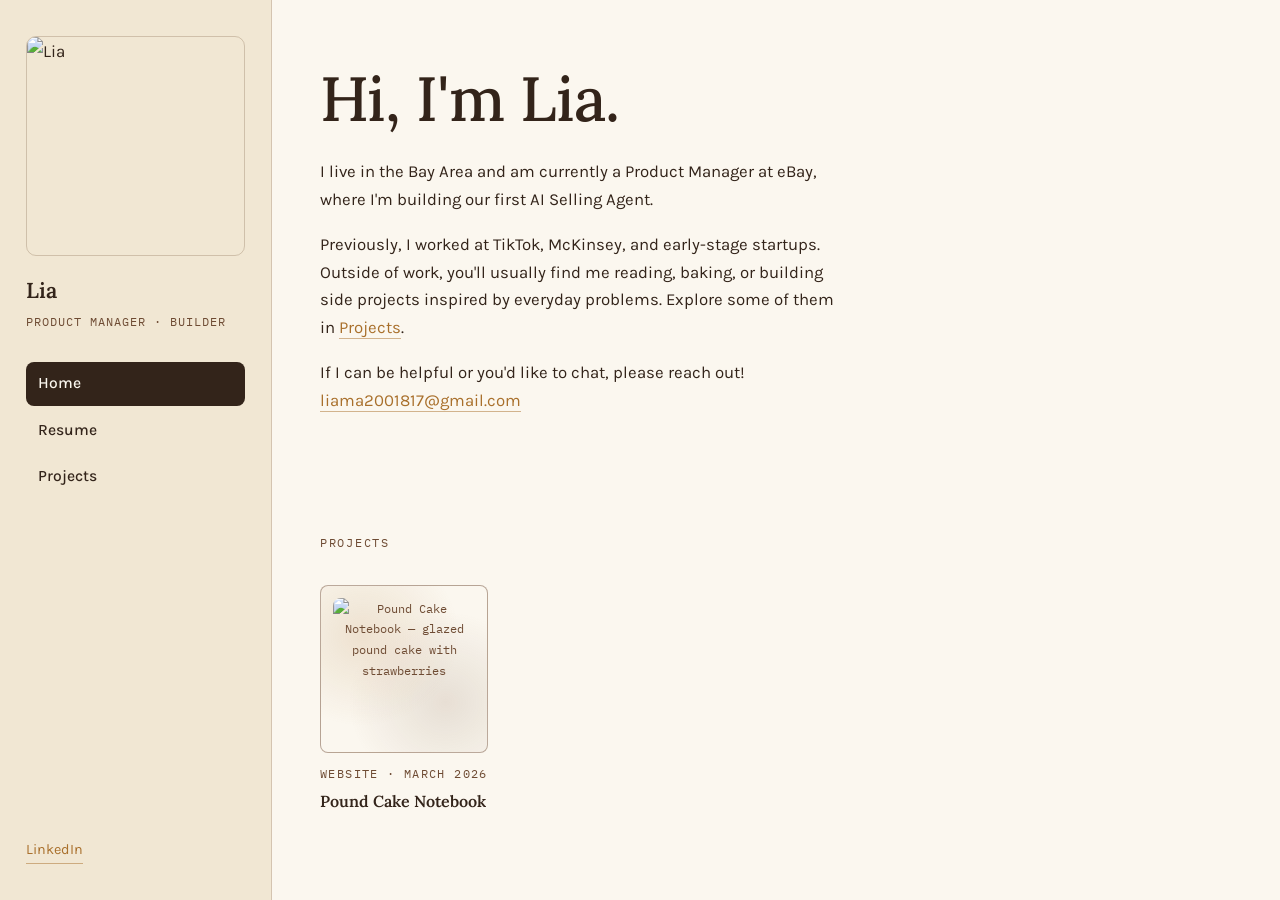
==== index.html @ 02648bd3 "Add files via upload" ====
<!DOCTYPE html>
<html lang="en">
<head>
  <meta charset="UTF-8" />
  <meta name="viewport" content="width=device-width, initial-scale=1.0" />
  <title>Lia — Builder · Product Manager</title>
  <meta name="description" content="Product manager at eBay working on agentic selling. Daily baker. Builder. This site is the paper trail." />
  <link rel="preconnect" href="https://fonts.googleapis.com" />
  <link rel="preconnect" href="https://fonts.gstatic.com" crossorigin />
  <link href="https://fonts.googleapis.com/css2?family=Lora:ital,wght@0,400;0,500;0,600;1,400&family=Karla:wght@400;500;700&family=IBM+Plex+Mono:wght@400;500&display=swap" rel="stylesheet" />
  <link rel="stylesheet" href="styles.css" />
</head>
<body>

  <aside class="sidebar">
    <img class="photo" src="images/lia.jpg" alt="Lia" />
    <a class="wordmark" href="index.html">Lia</a>
    <p class="role-line">Product Manager · Builder</p>
    <nav class="side-nav" aria-label="Main">
      <a href="index.html" aria-current="page">Home</a>
      <a href="resume.html">Resume</a>
      <a href="index.html#work">Projects</a>
    </nav>
    <div class="side-contact">
      <a href="https://www.linkedin.com/in/lia-ma-147604194/" target="_blank" rel="noopener">LinkedIn</a>
    </div>
  </aside>

  <main>
    <section class="hero">
      <h1>Hi, I'm Lia.</h1>
      <p class="lede">
        I live in the Bay Area and am currently a Product Manager at eBay,
        where I'm building our first AI Selling Agent.
      </p>
      <p class="reach-out">
        Previously, I worked at TikTok, McKinsey, and early-stage startups.
        Outside of work, you'll usually find me reading, baking, or building
        side projects inspired by everyday problems. Explore some of them
        in <a href="#work">Projects</a>.
      </p>
      <p class="reach-out">
        If I can be helpful or you'd like to chat, please reach out!
        <a href="mailto:liama2001817@gmail.com">liama2001817@gmail.com</a>
      </p>
    </section>

    <section id="work" class="reveal">
      <p class="section-label">Projects</p>
      <div class="cards">

        <a class="recipe-card" href="https://joyful-lebkuchen-63d175.netlify.app/" target="_blank" rel="noopener">
          <div class="card-thumb"><img src="https://joyful-lebkuchen-63d175.netlify.app/pound-cake-hero.jpg" alt="Pound Cake Notebook — glazed pound cake with strawberries" /></div>
          <p class="card-category">Website · March 2026</p>
          <h3>Pound Cake Notebook</h3>
        </a>

      </div>
    </section>

  </main>

  <script src="script.js"></script>
</body>
</html>
---- styles.css ----
/* ============================================================
   Lia — personal site (v2: sidebar structure, warm identity)
   Palette: warm paper, butter, cocoa, dark-chocolate ink, caramel
   Rule: caramel = clickable. Nothing else gets the accent.
   Type: Lora (display) · Karla (body) · IBM Plex Mono (labels)
   Signature: recipe-card project framing
   ============================================================ */

:root {
  --paper: #FBF7EF;
  --butter: #F1E7D3;
  --cocoa: #6E4B33;
  --ink: #33241A;
  --caramel: #A9702C;

  --font-display: "Lora", Georgia, serif;
  --font-body: "Karla", "Helvetica Neue", sans-serif;
  --font-mono: "IBM Plex Mono", ui-monospace, monospace;

  --measure: 62ch;
  --pad: clamp(1.25rem, 4vw, 3rem);
  --sidebar-w: 17rem;
}

* { box-sizing: border-box; }

html { scroll-behavior: smooth; }

body {
  margin: 0;
  background: var(--paper);
  color: var(--ink);
  font-family: var(--font-body);
  font-size: 1.0625rem;
  line-height: 1.65;
  -webkit-font-smoothing: antialiased;
  display: grid;
  grid-template-columns: var(--sidebar-w) minmax(0, 1fr);
  min-height: 100vh;
}

/* ---------- sidebar ---------- */

.sidebar {
  background: var(--butter);
  border-right: 1px solid rgba(110, 75, 51, 0.22);
  padding: 2.25rem 1.6rem;
  position: sticky;
  top: 0;
  height: 100vh;
  display: flex;
  flex-direction: column;
  gap: 1.4rem;
}

.sidebar .photo {
  width: 100%;
  aspect-ratio: 1 / 1;
  border-radius: 10px;
  border: 1px solid rgba(110, 75, 51, 0.25);
  object-fit: cover;
  display: block;
}

.photo-placeholder {
  width: 100%;
  aspect-ratio: 1 / 1;
  border-radius: 10px;
  border: 1px dashed rgba(110, 75, 51, 0.45);
  background:
    radial-gradient(ellipse at 30% 25%, rgba(169, 112, 44, 0.16), transparent 55%),
    radial-gradient(ellipse at 70% 75%, rgba(110, 75, 51, 0.14), transparent 55%),
    var(--paper);
  display: grid;
  place-items: center;
  font-family: var(--font-mono);
  font-size: 0.75rem;
  color: var(--cocoa);
  text-align: center;
  padding: 0.75rem;
}

.sidebar .wordmark {
  font-family: var(--font-display);
  font-weight: 600;
  font-size: 1.35rem;
  color: var(--ink);
  text-decoration: none;
  line-height: 1.2;
}

.sidebar .role-line {
  font-family: var(--font-mono);
  font-size: 0.72rem;
  text-transform: uppercase;
  letter-spacing: 0.09em;
  color: var(--cocoa);
  margin: -0.9rem 0 0;
  line-height: 1.7;
}

.side-nav {
  display: flex;
  flex-direction: column;
  gap: 0.2rem;
  margin-top: 0.5rem;
}

.side-nav a {
  font-family: var(--font-body);
  font-weight: 500;
  font-size: 0.98rem;
  color: var(--ink);
  text-decoration: none;
  padding: 0.55rem 0.8rem;
  border-radius: 8px;
}

.side-nav a:hover { background: rgba(110, 75, 51, 0.10); }

.side-nav a[aria-current="page"],
.side-nav a.active {
  background: var(--ink);
  color: var(--paper);
}

.sidebar .side-contact {
  margin-top: auto;
  font-size: 0.9rem;
  display: flex;
  flex-direction: column;
  gap: 0.4rem;
}

/* ---------- links: the accent rule ---------- */

a { color: var(--caramel); }

main a:not(.recipe-card):not(.card-cta) {
  color: var(--caramel);
  text-decoration: none;
  border-bottom: 1px solid rgba(169, 112, 44, 0.5);
  padding-bottom: 1px;
}

main a:not(.recipe-card):hover { border-bottom-color: var(--caramel); }

.side-contact a {
  color: var(--caramel);
  text-decoration: none;
  border-bottom: 1px solid rgba(169, 112, 44, 0.5);
  align-self: flex-start;
  padding-bottom: 1px;
}

a:focus-visible {
  outline: 2px solid var(--caramel);
  outline-offset: 3px;
  border-radius: 2px;
}

/* ---------- main column ---------- */

main { min-width: 0; }

.hero {
  padding: clamp(2.5rem, 5vw, 4rem) var(--pad) clamp(1.5rem, 3vw, 2.25rem);
  max-width: 56rem;
}

.eyebrow {
  font-family: var(--font-mono);
  font-size: 0.78rem;
  text-transform: uppercase;
  letter-spacing: 0.14em;
  color: var(--cocoa);
  margin: 0 0 1.25rem;
}

h1 {
  font-family: var(--font-display);
  font-weight: 500;
  font-size: clamp(2rem, 4.5vw, 3.3rem);
  line-height: 1.12;
  margin: 0 0 1.5rem;
  letter-spacing: -0.01em;
}

h1 em { font-style: italic; color: var(--cocoa); }

.hero h1 { font-size: clamp(2.4rem, 5vw, 3.9rem); }

.hero .lede,
.hero .reach-out {
  font-size: 1.05rem;
  color: var(--ink);
  max-width: 52ch;
  margin: 0 0 1.1rem;
}

/* ---------- sections ---------- */

section { padding: clamp(2.25rem, 5vw, 4rem) var(--pad); }

.section-label {
  font-family: var(--font-mono);
  font-size: 0.78rem;
  text-transform: uppercase;
  letter-spacing: 0.14em;
  color: var(--cocoa);
  margin: 0 0 2rem;
  display: flex;
  align-items: center;
  gap: 0.9rem;
}

h2 {
  font-family: var(--font-display);
  font-weight: 500;
  font-size: clamp(1.5rem, 3vw, 2.1rem);
  line-height: 1.2;
  margin: 0 0 1rem;
}

h3 {
  font-family: var(--font-display);
  font-weight: 600;
  font-size: 1.25rem;
  margin: 2.25rem 0 0.6rem;
}

p, li { max-width: var(--measure); }

.about p { font-size: 1.08rem; }

/* ---------- recipe cards (signature) ---------- */

.cards {
  display: grid;
  grid-template-columns: repeat(auto-fill, 10.5rem);
  gap: 1.5rem;
  max-width: 68rem;
}

.recipe-card {
  display: block;
  text-decoration: none;
  color: inherit;
  transition: transform 180ms ease;
}

.recipe-card:hover,
.recipe-card:focus-visible {
  transform: translateY(-3px);
}

.card-thumb {
  aspect-ratio: 1 / 1;
  border-radius: 8px;
  border: 1px dashed rgba(110, 75, 51, 0.45);
  background:
    radial-gradient(ellipse at 25% 30%, rgba(169, 112, 44, 0.16), transparent 55%),
    radial-gradient(ellipse at 75% 70%, rgba(110, 75, 51, 0.14), transparent 55%),
    var(--paper);
  display: grid;
  place-items: center;
  font-family: var(--font-mono);
  font-size: 0.78rem;
  color: var(--cocoa);
  text-align: center;
  padding: 0.75rem;
  margin-bottom: 0.7rem;
  border-style: solid;
}

.card-thumb img {
  width: 100%;
  height: 100%;
  object-fit: cover;
  border-radius: 8px;
  display: block;
}

.card-category {
  font-family: var(--font-mono);
  font-size: 0.72rem;
  text-transform: uppercase;
  letter-spacing: 0.12em;
  color: var(--cocoa);
  margin: 0 0 0.3rem;
}

.section-sub {
  color: var(--cocoa);
  font-size: 1.02rem;
  margin: -1.25rem 0 2rem;
  max-width: 52ch;
}

.recipe-card h3 { margin: 0; font-size: 1rem; }

.recipe-meta {
  border-top: 1px dashed rgba(110, 75, 51, 0.4);
  padding-top: 1rem;
  display: grid;
  gap: 0.35rem;
  font-family: var(--font-mono);
  font-size: 0.78rem;
  color: var(--cocoa);
}

.recipe-meta span b {
  font-weight: 500;
  color: var(--ink);
  text-transform: uppercase;
  letter-spacing: 0.08em;
  margin-right: 0.4rem;
}

.card-cta {
  display: inline-block;
  margin-top: 1.2rem;
  font-family: var(--font-mono);
  font-size: 0.8rem;
  text-transform: uppercase;
  letter-spacing: 0.08em;
  color: var(--caramel);
  border-bottom: 1px solid var(--caramel);
  padding-bottom: 2px;
}

/* ---------- case study layout ---------- */

.case-hero {
  padding: clamp(3rem, 7vw, 5.5rem) var(--pad) clamp(1.75rem, 4vw, 2.5rem);
}

.case-layout {
  padding: 0 var(--pad) clamp(3rem, 6vw, 4.5rem);
  max-width: 52rem;
}

.recipe-aside {
  align-self: start;
  position: sticky;
  top: 1.5rem;
  background: var(--butter);
  border: 1px solid rgba(110, 75, 51, 0.25);
  border-radius: 10px;
  padding: 1.5rem;
}

.recipe-aside h4 {
  font-family: var(--font-display);
  font-size: 1.05rem;
  margin: 0 0 1rem;
}

.recipe-aside dl { margin: 0; font-size: 0.9rem; }

.recipe-aside dt {
  font-family: var(--font-mono);
  font-size: 0.72rem;
  text-transform: uppercase;
  letter-spacing: 0.1em;
  color: var(--cocoa);
  margin-top: 1rem;
}

.recipe-aside dt:first-child { margin-top: 0; }

.recipe-aside dd { margin: 0.25rem 0 0; color: var(--ink); }

.back-link {
  display: inline-block;
  font-family: var(--font-mono);
  font-size: 0.8rem;
  text-transform: uppercase;
  letter-spacing: 0.08em;
  margin-bottom: 1.5rem;
}

/* ---------- resume (compact, scannable) ---------- */

.resume-hero { padding-bottom: 0.25rem; }
.resume-hero .lede { margin: 0; }

.resume-section {
  max-width: 46rem;
  padding-top: 1.9rem;
  padding-bottom: 0.9rem;
}

.resume-title {
  font-family: var(--font-display);
  font-weight: 500;
  font-size: clamp(1.35rem, 2.2vw, 1.7rem);
  margin: 0 0 1.4rem;
}

.resume-entry { margin: 0 0 1.35rem; }

.resume-entry h3 {
  font-family: var(--font-body);
  font-weight: 700;
  font-size: 1rem;
  margin: 0 0 0.15rem;
}

.resume-entry .entry-meta {
  font-family: var(--font-mono);
  font-size: 0.76rem;
  color: var(--cocoa);
  margin: 0 0 0.2rem;
}

.resume-entry .entry-note {
  margin: 0;
  color: var(--ink);
  font-size: 0.88rem;
}

/* ---------- images / placeholders ---------- */

figure { margin: 2.25rem 0; max-width: 100%; }

figure img {
  width: 100%;
  border-radius: 8px;
  border: 1px solid rgba(110, 75, 51, 0.2);
  display: block;
}

figcaption {
  font-family: var(--font-mono);
  font-size: 0.75rem;
  color: var(--cocoa);
  margin-top: 0.6rem;
}

.img-placeholder {
  aspect-ratio: 16 / 9;
  border-radius: 8px;
  border: 1px dashed rgba(110, 75, 51, 0.45);
  background:
    radial-gradient(ellipse at 25% 30%, rgba(169, 112, 44, 0.16), transparent 55%),
    radial-gradient(ellipse at 75% 70%, rgba(110, 75, 51, 0.14), transparent 55%),
    var(--butter);
  display: grid;
  place-items: center;
  font-family: var(--font-mono);
  font-size: 0.8rem;
  color: var(--cocoa);
  text-align: center;
  padding: 1rem;
}

/* ---------- writing / footer ---------- */

.writing-note {
  background: var(--butter);
  border-left: 3px solid var(--cocoa);
  padding: 1.4rem 1.6rem;
  border-radius: 0 8px 8px 0;
  max-width: 46rem;
}

.writing-note p { margin: 0 0 0.75rem; }
.writing-note p:last-child { margin: 0; }

.site-footer {
  border-top: 1px solid rgba(51, 36, 26, 0.12);
  padding: 2rem var(--pad) 2.5rem;
  display: flex;
  flex-wrap: wrap;
  gap: 1rem 2rem;
  justify-content: space-between;
  align-items: baseline;
  font-size: 0.95rem;
  color: var(--cocoa);
}

.site-footer a {
  color: var(--caramel);
  text-decoration: none;
  border-bottom: 1px solid rgba(169, 112, 44, 0.5);
  margin-right: 1.25rem;
}

/* ---------- reveal animation (respects reduced motion) ---------- */

.reveal {
  opacity: 0;
  transform: translateY(14px);
  transition: opacity 500ms ease, transform 500ms ease;
}

.reveal.visible { opacity: 1; transform: none; }

@media (prefers-reduced-motion: reduce) {
  html { scroll-behavior: auto; }
  .reveal { opacity: 1; transform: none; transition: none; }
  .recipe-card { transition: none; }
}

/* ---------- status pill ---------- */

.pill {
  display: inline-block;
  font-family: var(--font-mono);
  font-size: 0.72rem;
  text-transform: uppercase;
  letter-spacing: 0.08em;
  padding: 0.25rem 0.7rem;
  border-radius: 999px;
  border: 1px solid var(--cocoa);
  color: var(--cocoa);
  margin-bottom: 1rem;
}

/* ---------- mobile: sidebar becomes top block ---------- */

@media (max-width: 52rem) {
  body { grid-template-columns: 1fr; }

  .sidebar {
    position: static;
    height: auto;
    flex-direction: row;
    flex-wrap: wrap;
    align-items: center;
    gap: 0.9rem 1.1rem;
    padding: 1.25rem var(--pad);
    border-right: none;
    border-bottom: 1px solid rgba(110, 75, 51, 0.22);
  }

  .sidebar .photo,
  .photo-placeholder {
    width: 3.25rem;
    aspect-ratio: 1 / 1;
    font-size: 0;
    padding: 0;
  }

  .sidebar .role-line { display: none; }

  .side-nav {
    flex-direction: row;
    flex-wrap: wrap;
    width: 100%;
    margin-top: 0;
    gap: 0.15rem;
  }

  .side-nav a { padding: 0.4rem 0.7rem; font-size: 0.92rem; }

  .sidebar .side-contact { display: none; }
}
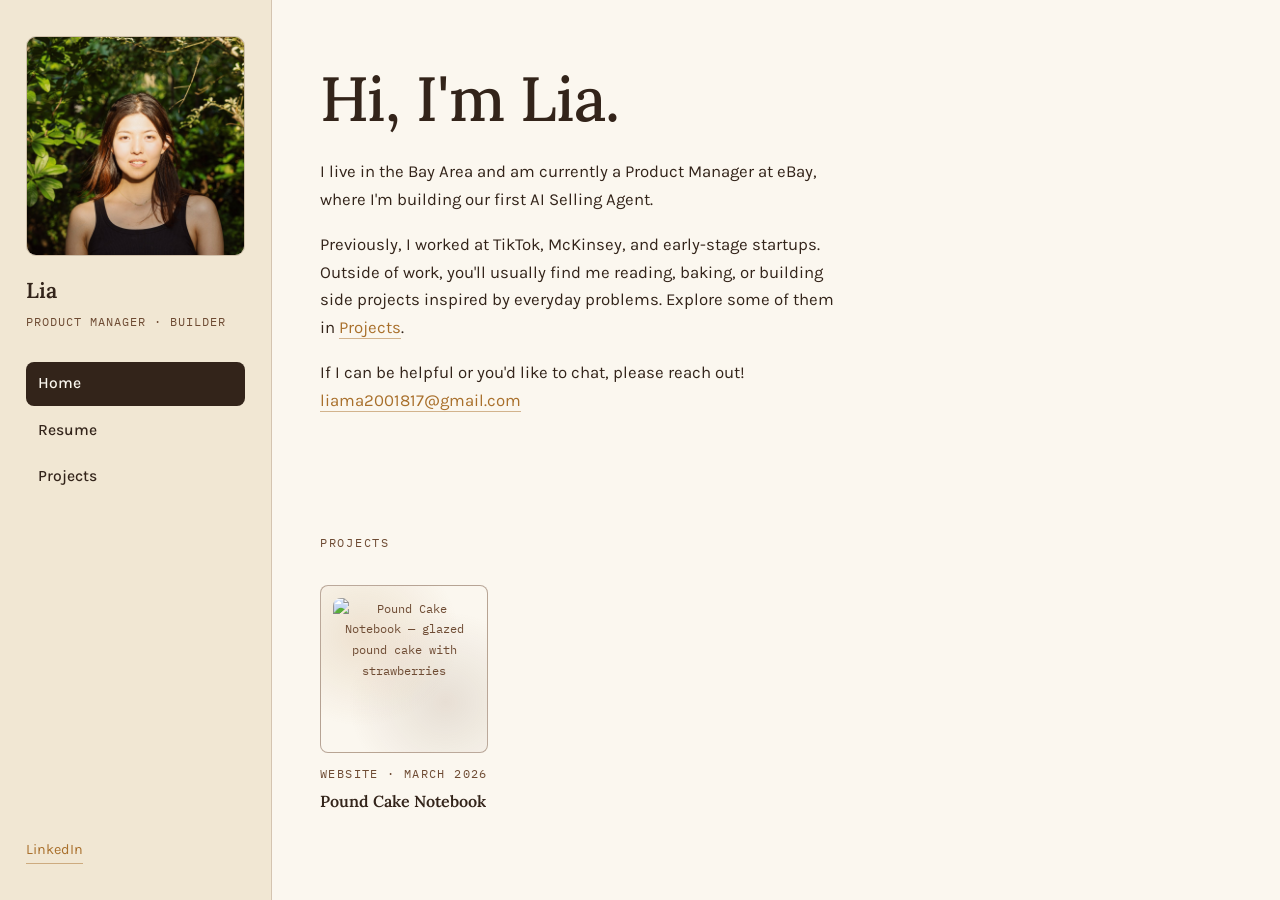
==== commit 4d79fdaa: "new version" ====
--- a/index.html
+++ b/index.html
@@ -13,7 +13,7 @@
 <body>
 
   <aside class="sidebar">
-    <img class="photo" src="images/lia.jpg" alt="Lia" />
+    <img class="photo" src="lia.jpg" alt="Lia" />
     <a class="wordmark" href="index.html">Lia</a>
     <p class="role-line">Product Manager · Builder</p>
     <nav class="side-nav" aria-label="Main">
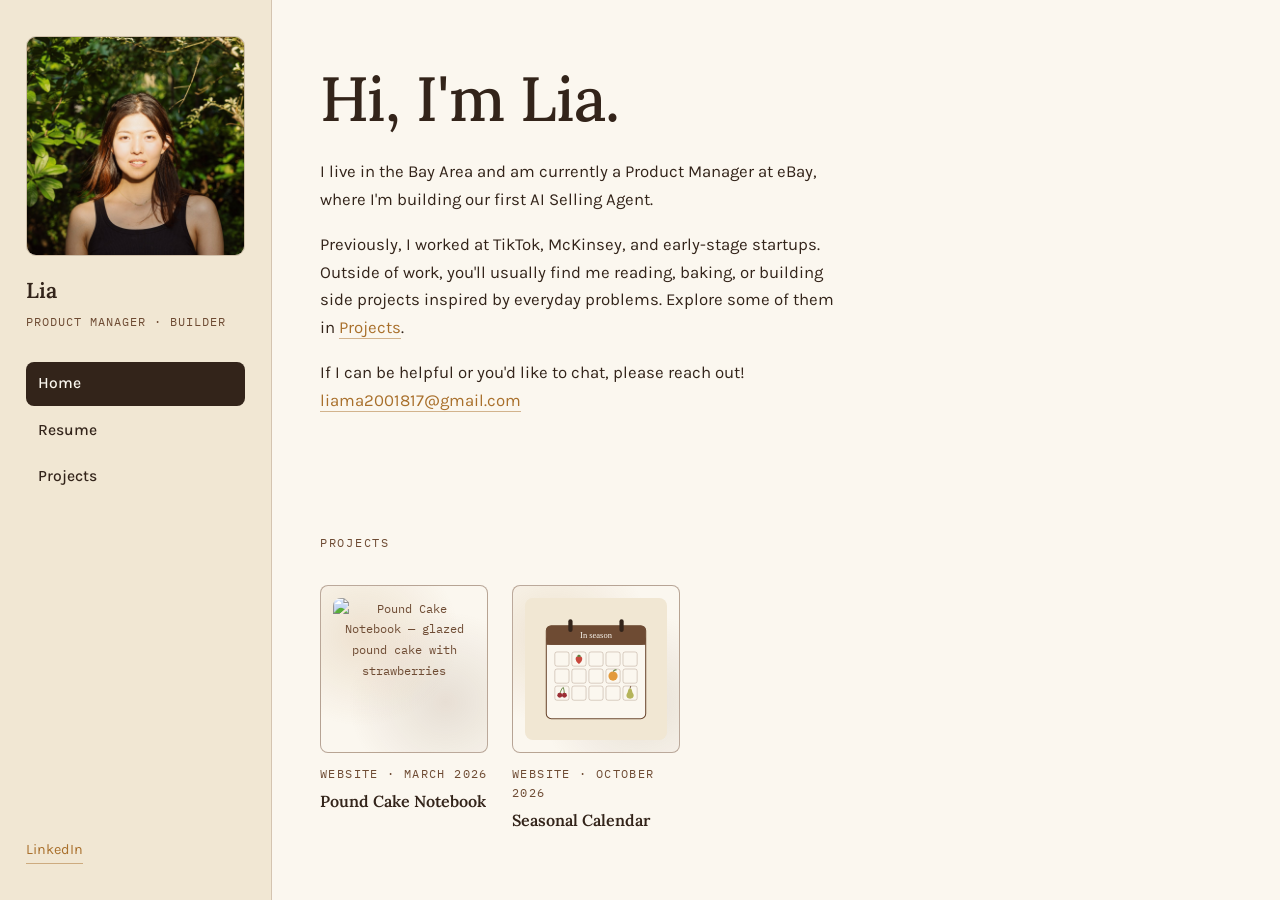
==== commit be3fb7a1: "Add Seasonal Calendar project card Links to the live site and uses an SVG thumbnail drawn in the sit" ====
--- a/index.html
+++ b/index.html
@@ -55,6 +55,12 @@
           <h3>Pound Cake Notebook</h3>
         </a>
 
+        <a class="recipe-card" href="https://seasonal-calendar.lia123.chatgpt.site/" target="_blank" rel="noopener">
+          <div class="card-thumb"><img src="seasonal-calendar.svg" alt="Seasonal Calendar — a month grid showing which fruits are in season" /></div>
+          <p class="card-category">Website · October 2026</p>
+          <h3>Seasonal Calendar</h3>
+        </a>
+
       </div>
     </section>
 
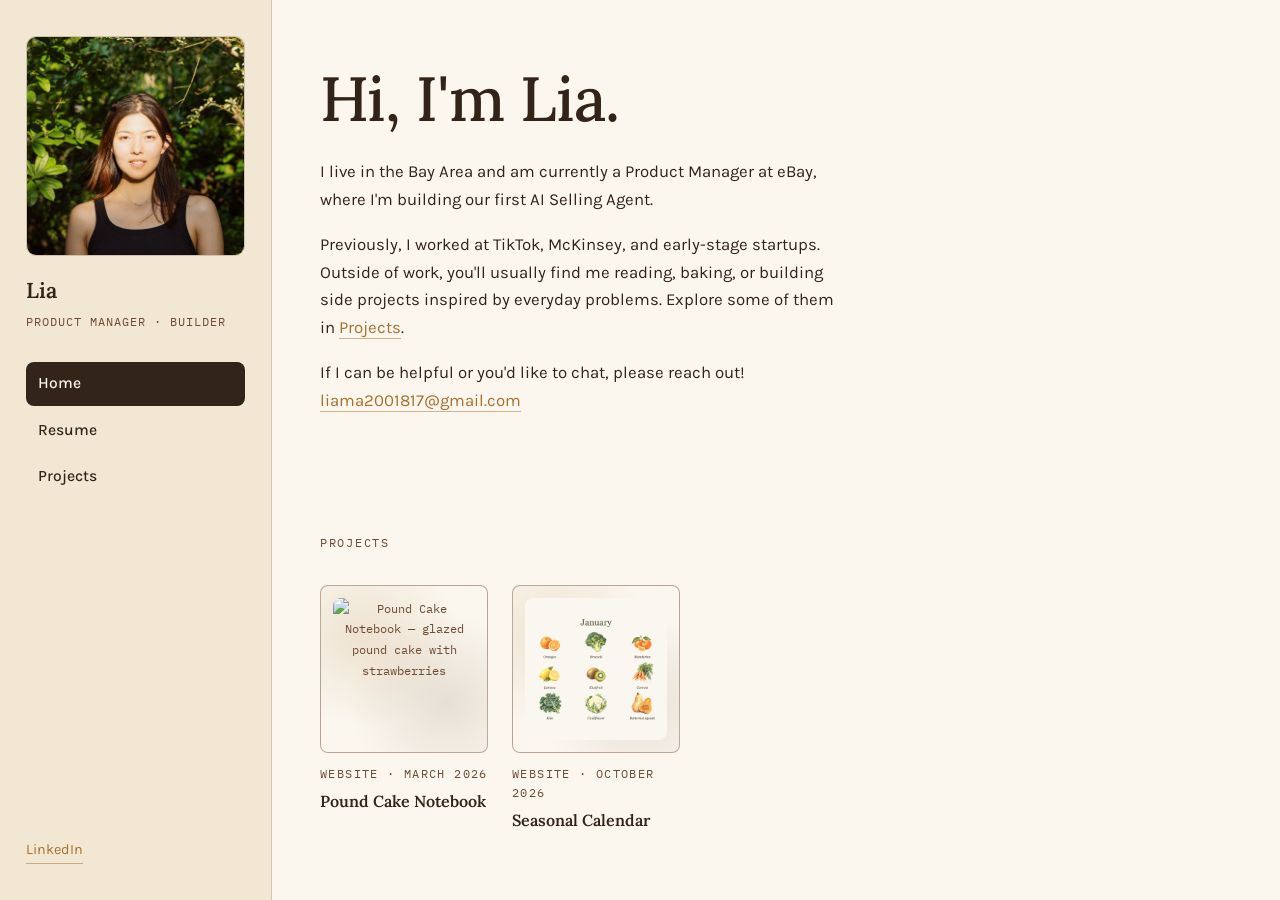
==== commit 7ebe34e1: "Use Seasonal Calendar screenshot as project thumbnail Replaces the drawn SVG with the real January p" ====
--- a/index.html
+++ b/index.html
@@ -56,7 +56,7 @@
         </a>
 
         <a class="recipe-card" href="https://seasonal-calendar.lia123.chatgpt.site/" target="_blank" rel="noopener">
-          <div class="card-thumb"><img src="seasonal-calendar.svg" alt="Seasonal Calendar — a month grid showing which fruits are in season" /></div>
+          <div class="card-thumb"><img src="seasonal-calendar.jpg" alt="Seasonal Calendar — January page with watercolor oranges, broccoli, mandarins, lemons, kiwi, carrots, kale, cauliflower and butternut squash" /></div>
           <p class="card-category">Website · October 2026</p>
           <h3>Seasonal Calendar</h3>
         </a>
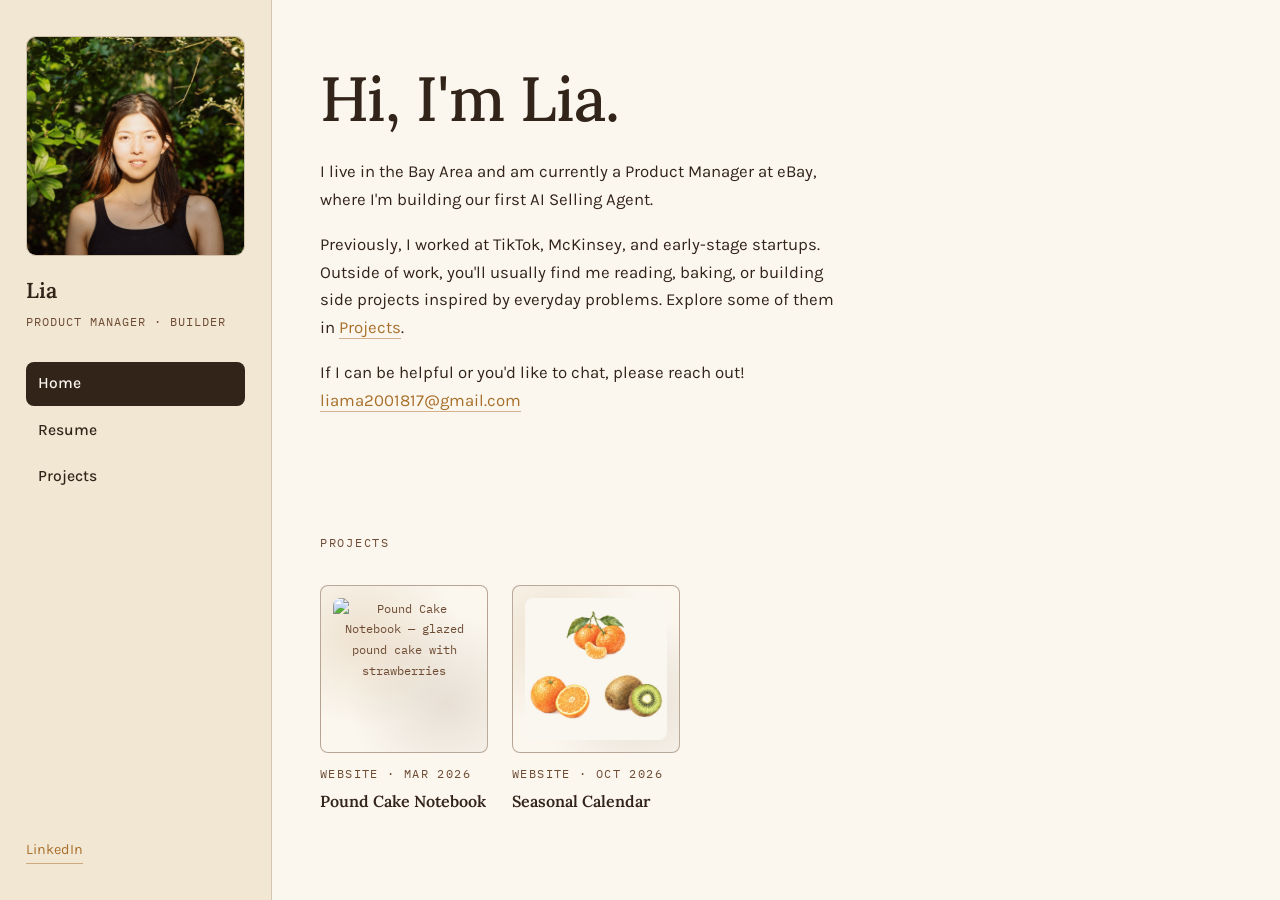
==== commit c71d4e23: "Prettier Seasonal Calendar thumbnail, abbreviate card dates Thumbnail is now a close-up still life (" ====
--- a/index.html
+++ b/index.html
@@ -51,13 +51,13 @@
 
         <a class="recipe-card" href="https://joyful-lebkuchen-63d175.netlify.app/" target="_blank" rel="noopener">
           <div class="card-thumb"><img src="https://joyful-lebkuchen-63d175.netlify.app/pound-cake-hero.jpg" alt="Pound Cake Notebook — glazed pound cake with strawberries" /></div>
-          <p class="card-category">Website · March 2026</p>
+          <p class="card-category">Website · Mar 2026</p>
           <h3>Pound Cake Notebook</h3>
         </a>
 
         <a class="recipe-card" href="https://seasonal-calendar.lia123.chatgpt.site/" target="_blank" rel="noopener">
-          <div class="card-thumb"><img src="seasonal-calendar.jpg" alt="Seasonal Calendar — January page with watercolor oranges, broccoli, mandarins, lemons, kiwi, carrots, kale, cauliflower and butternut squash" /></div>
-          <p class="card-category">Website · October 2026</p>
+          <div class="card-thumb"><img src="seasonal-calendar.jpg" alt="Seasonal Calendar — watercolor mandarins, an orange and a kiwi" /></div>
+          <p class="card-category">Website · Oct 2026</p>
           <h3>Seasonal Calendar</h3>
         </a>
 
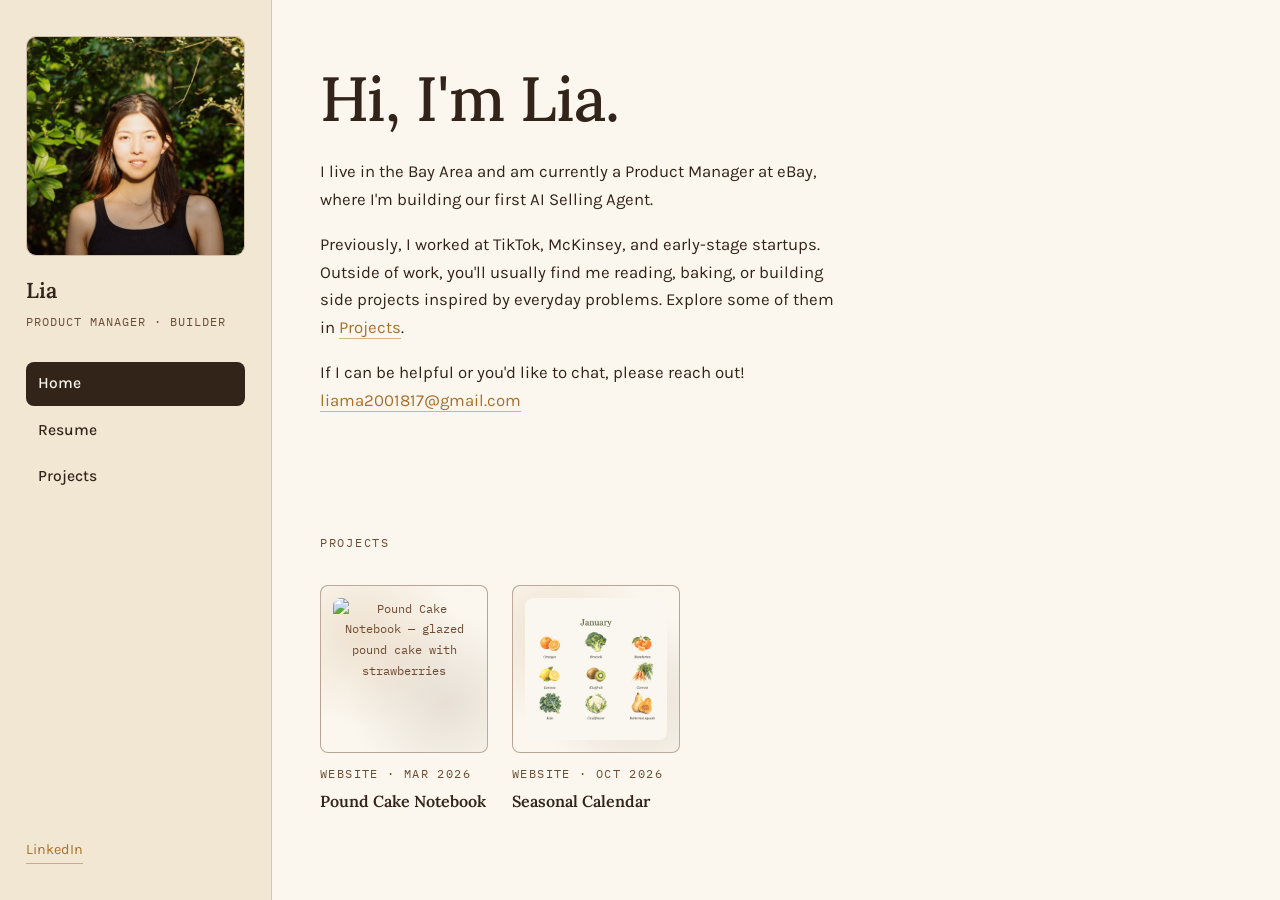
==== commit 452657ce: "Restore full January screenshot as Seasonal Calendar thumbnail Co-Authored-By: Claude Opus 5.5 <nore" ====
--- a/index.html
+++ b/index.html
@@ -56,7 +56,7 @@
         </a>
 
         <a class="recipe-card" href="https://seasonal-calendar.lia123.chatgpt.site/" target="_blank" rel="noopener">
-          <div class="card-thumb"><img src="seasonal-calendar.jpg" alt="Seasonal Calendar — watercolor mandarins, an orange and a kiwi" /></div>
+          <div class="card-thumb"><img src="seasonal-calendar.jpg" alt="Seasonal Calendar — January page with watercolor oranges, broccoli, mandarins, lemons, kiwi, carrots, kale, cauliflower and butternut squash" /></div>
           <p class="card-category">Website · Oct 2026</p>
           <h3>Seasonal Calendar</h3>
         </a>
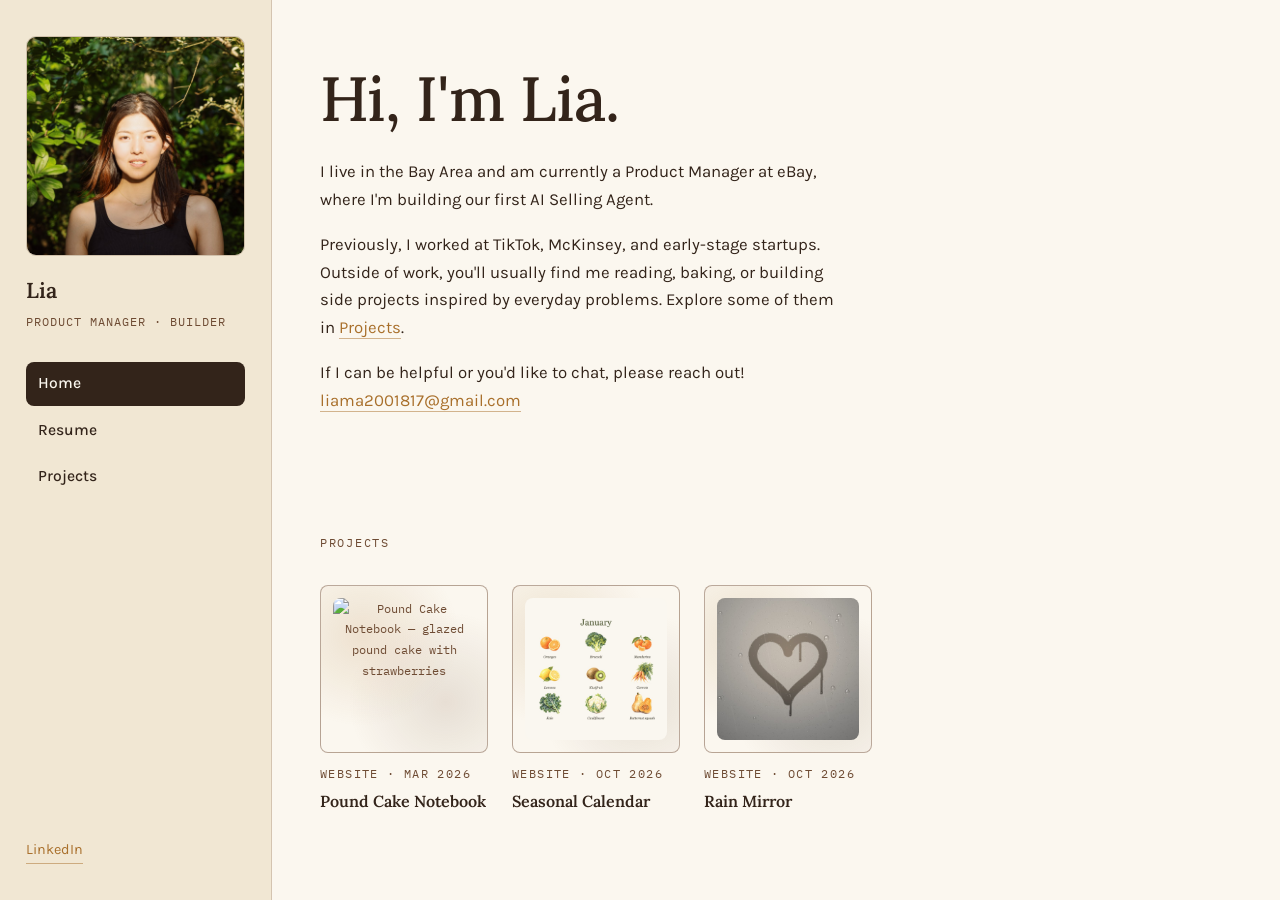
==== commit b88dac47: "Add Rain Mirror project: fogged rainy mirror with hand and breath control Co-Authored-By: Claude Opu" ====
--- a/index.html
+++ b/index.html
@@ -61,6 +61,12 @@
           <h3>Seasonal Calendar</h3>
         </a>
 
+        <a class="recipe-card" href="rain-mirror/" target="_blank" rel="noopener">
+          <div class="card-thumb"><img src="rain-mirror.jpg" alt="Rain Mirror — a heart wiped into fogged, rain-wet glass, with drips running down" /></div>
+          <p class="card-category">Website · Oct 2026</p>
+          <h3>Rain Mirror</h3>
+        </a>
+
       </div>
     </section>
 
